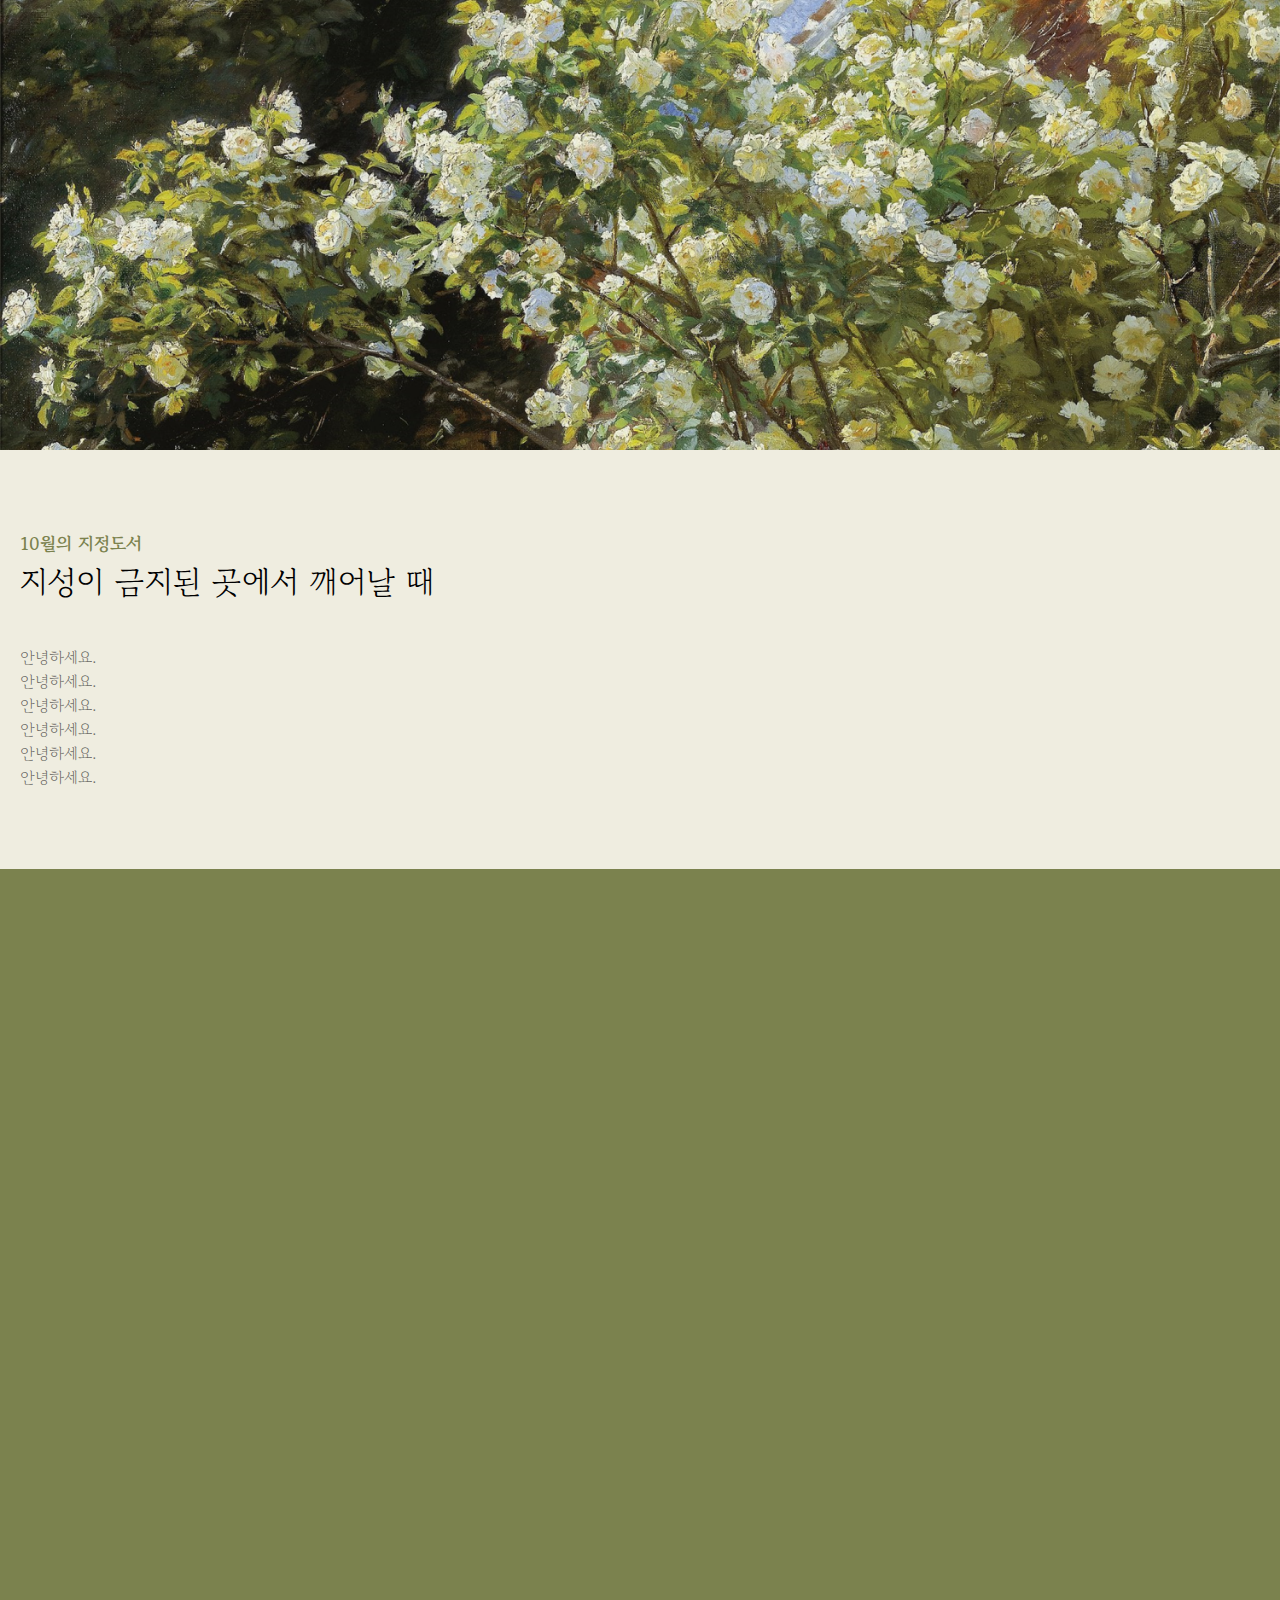
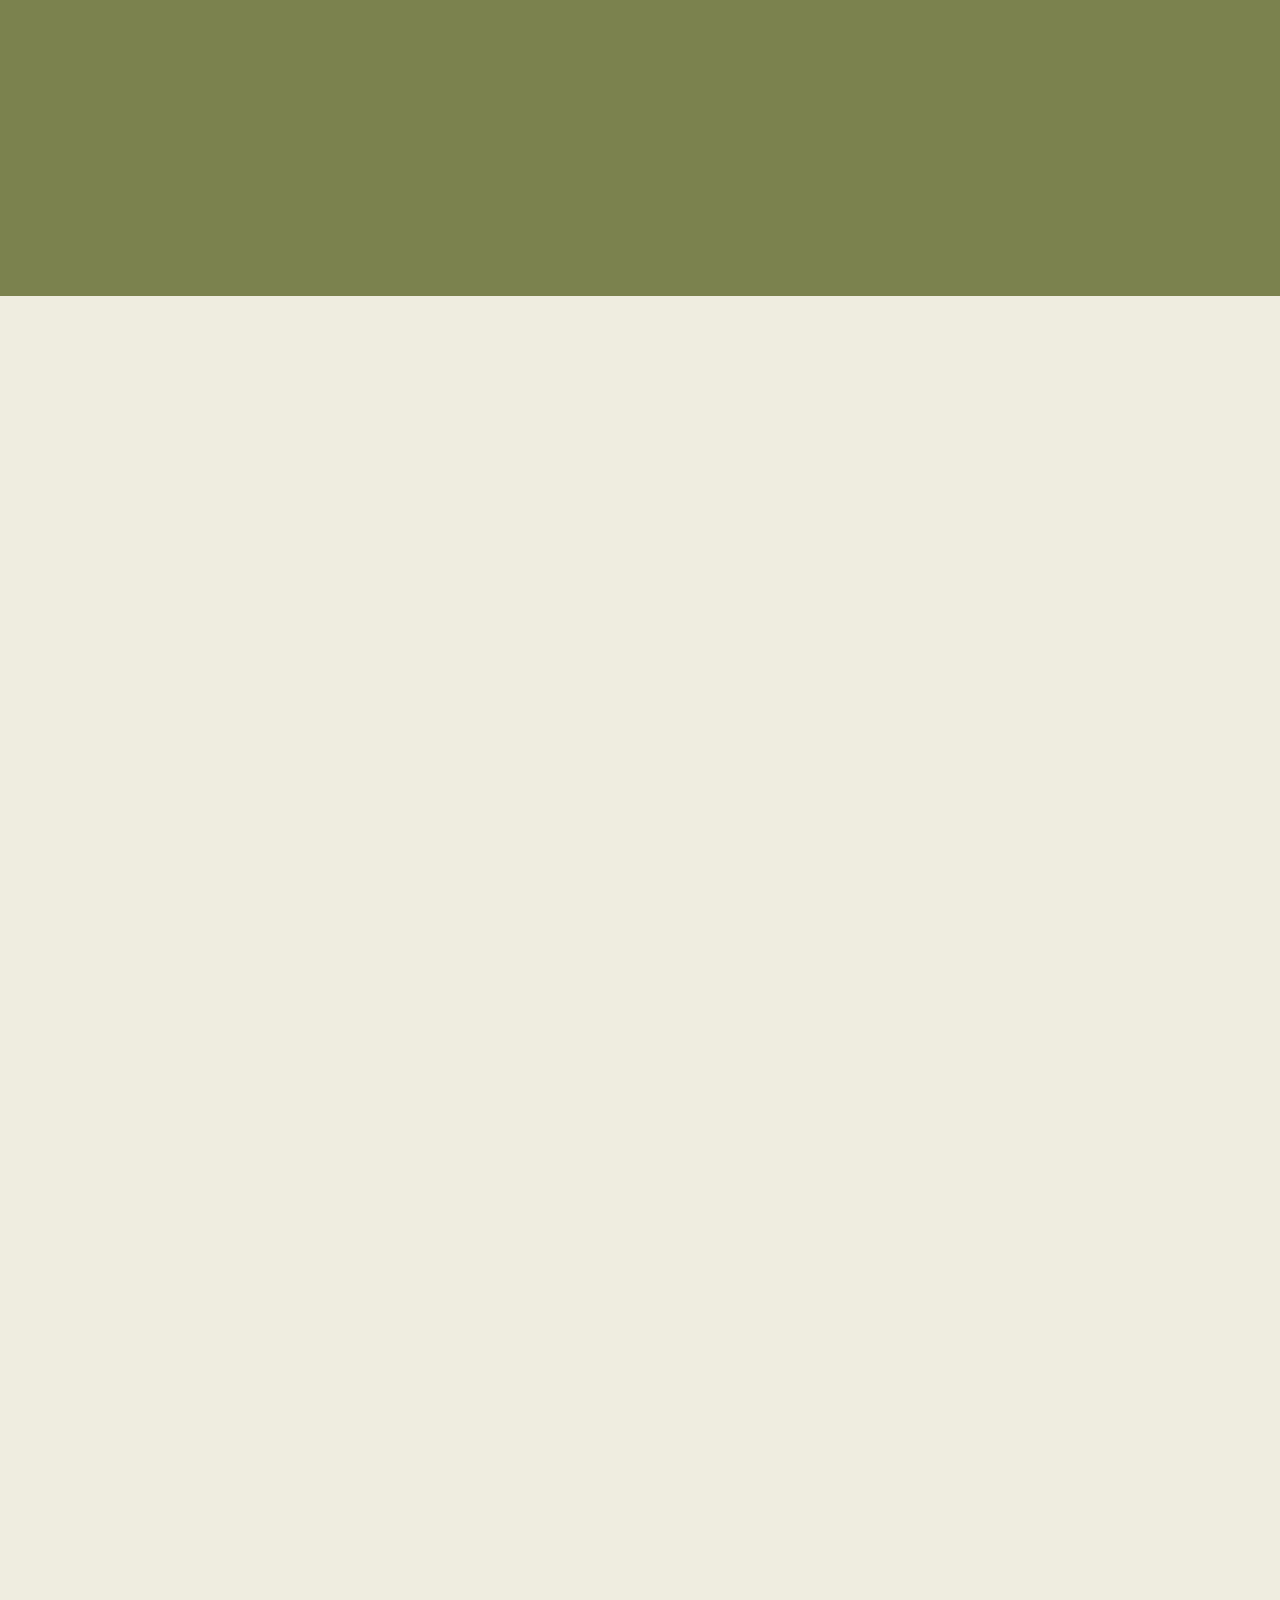
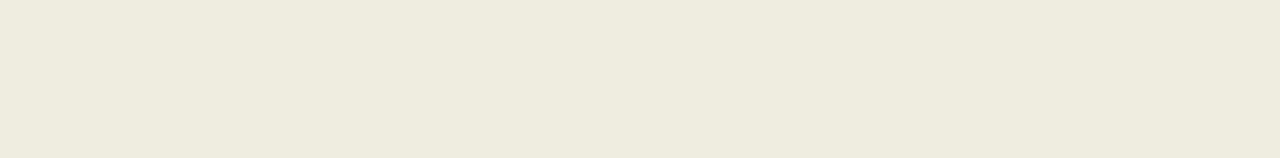
==== Dogear-1.html @ 783f4d27 "new" ====
<!DOCTYPE html>
<html lang="en">
<head>
    <meta charset="UTF-8">
	<meta http-equiv="X-UA-Compatible" content="IE=edge,chrome=1">
	<meta name="format-detection" content="telephone=no, address=no, email=no" />
	<meta name="viewport" content="width=device-width, initial-scale=1, maximum-scale=1, user-scalable=no">
    <title>🐶Dogear-1</title>
    <link href="https://fonts.googleapis.com/css2?family=Gowun+Batang:wght@400;700&display=swap" rel="stylesheet">
    <style>
        * {
            box-sizing: border-box;
        }
        html,
        body {
            font-family: 'Gowun Batang', serif;
            width: 100%;
            margin:0 auto;
            overflow-x:hidden;
            line-height: 1.5;
            }        
        body {
            background-color:#EFEDE0;
        }
        body:not(.no-js) .image-wrap {
        transition: 1s ease-out;
        transition-delay: 0.2s;
        position: relative;
        width: 100%;
        height: 50vmin;
        overflow: hidden;
        clip-path: polygon(0 100%, 100% 100%, 100% 100%, 0 100%);
        visibility: hidden;
        }

        body:not(.no-js) .image-wrap img {
        transform: scale(1.3);
        transition: 2s ease-out;
        }

        body:not(.no-js) .animating .image-wrap {
        clip-path: polygon(0 0, 100% 0, 100% 100%, 0 100%);
        visibility: visible;
        transform: skewY(0);
        }

        body:not(.no-js) .animating img {
        transform: scale(1);
        transition: 4s ease-out;
        width: 100%;
        }

        body:not(.no-js) .fadeup {
        opacity: 0;
        transition: 0.4s ease-out;
        transition-delay: 0.4s;
        transform: translateY(40px);
        }
        body:not(.no-js) .fading-up {
        opacity: 1;
        transition: 1s ease-out;
        transform: translateY(0px);
        transition-delay: 0.6s;
        }
        body:not(.no-js) h3.fading-up {
        transition-delay: 0.4s;
        }

        body:not(.no-js) p.fading-up {
        transition-delay: 0.8s;
        }
        h3 {
            font-size: clamp(16px, 3vw, 18px);
            font-weight:700;
            margin:0;
            padding:0;
        }
        h2 {
            font-size: clamp(24px, 5vw, 32px);
            font-weight:400;
            margin:0;
            padding:0;
        }
        p {
            font-size: clamp(14px, 1.5vw, 16px);
            font-weight:400;
            margin:0;
            padding:0;
            color:#00000090;
        }
        .pri {
            color: #7B824E;
        }
        .bpri {        
            background-color: #7B824E;
        }
        .container {
            width:100%;
            padding:80px 20px;
            clear: both;
        }
        .container.bpri {
            padding:80px 20px 40px;
        }
        .container.bpri h3 {
            color: #CAC27B;
        }
        .container.bpri h2 {
            color: #fff;
        }
        .container.bpri p {
            color: #ffffff80;
        }
        .container .TxtGroup {
            display: flex;
            flex-direction: column;
            gap: 40px;
        }
        .container .TxtGroup .Title {
            display: flex;
            flex-direction: column;
            gap: 0;
        }
        .container .TxtGroup.List ul {
            display: flex;
            flex-direction: column;
            gap: 8px;
            list-style:decimal-leading-zero;
        }
        .container .TxtGroup.List ul li {
            font-size: clamp(14px, 1.5vw, 16px);
            font-weight:400;
            margin:0;
            padding:0;
            color:#00000090;
        }
        .reveal .image-wrap.Cover {
            aspect-ratio: 16 / 9;
            width: 100%;
            height: min(50vmin, 450px);
        }
        .container .image-wrap.book {
            aspect-ratio: 3 / 5;
            height: clamp(400px, 80vw, 680px);
            width: auto;
        }
    </style>
</head>
<body>
    <div class='reveal'>
        <div class="image-wrap Cover">
            <img src='Cover.png'>
        </div>
    </div>
    <div class='container'>
        <div class="TxtGroup">
            <div class="Title">
                <h3 class="fadeup pri">10월의 지정도서</h3>
                <h2 class="fadeup">지성이 금지된 곳에서 깨어날 때</h2>
            </div>
            <p class="fadeup Desc">
                안녕하세요. <Br/>
                안녕하세요. <Br/>
                안녕하세요. <Br/>
                안녕하세요. <Br/>
                안녕하세요. <Br/>
                안녕하세요. <Br/>                
            </p>
        </div>
    </div>
    <div class='container bpri'>
        <div class="TxtGroup">
            <div class="Title">
                <h3 class="fadeup pri">10월의 지정도서</h3>
                <h2 class="fadeup">여자를 위한 세계는 없었다</h2>
            </div>
            <p class="fadeup Desc">
                이 책은 지성의 힘으로 금기를 넘어서며 새로운 시야를 만들어낸 이들의 책을 통해 그들의 삶과 생각을 들여다본 저작이다. <br/>
                ‘여성’이라는 이슈를 중심으로 하되, 남자도, 페미니스트가 아닌 사람도, 페미니스트이지만 마냥 선하지만은 않은 이들도 모두 다루고 있다. <br/>
                굳건히 닫힌 문 앞에서 포기하지 않고 끈질기게 문을 두드린 이들의 이야기인 셈이다.
            </p>
            <div class='reveal'>
                <div class="image-wrap book">
                    <img src='Book.png'>
                </div>
            </div>
        </div>
    </div>
    <div class='container'>
        <div class="TxtGroup List">
            <div class="Title">
                <h3 class="fadeup pri">
                    <span>1장</span>
                    어떤 여자들에 대하여
                </h3>
                <h2 class="fadeup">지성은 여성의 것</h2>
            </div>
            <ul>
                <li class="fadeup">세상을 활보한 여자들, 그 용기에 대하여 </li>
                <li class="fadeup">연단에 오를 권리를 위해 싸우다가 단두대에 오른 여자 </li>
                <li class="fadeup">악명 높은 고령의 여성 대법관, 시대의 아이콘 되다 </li>
                <li class="fadeup">부조리한 세계를 기꺼이 마주하되 아둔하리 만큼 원칙적인 삶 </li>
                <li class="fadeup">냉소적이고 열렬했으며 죽을 때까지 야망을 놓지 않았던 지식인 </li>
                <li class="fadeup">‘아버지의 왕국’을 고발하며 피와 빵과 시를 노래한 작가 </li>
                <li class="fadeup">위대한 여성 피아니스트, 프랑켄슈타인의 괴물이 낳은 후손 </li>
                <li class="fadeup">존재에 의미를 부여하는 역사가 우리에게도 있다 </li>
                <li class="fadeup">강간 이데올로기에 맞서는 여성들의 반격이 시작되었다 </li>
                <li class="fadeup">공공의 선을 위해 일어설 수 있는 사람이 되어야 한다</li>
                <li class="fadeup">당대 현장의 그림자, 그 삶의 진면목을 탐구한 과학자 </li>
                <li class="fadeup">완벽하지 않아도 괜찮아, 그렇다고 과거로 돌아가진 않을 거야 </li>
                <li class="fadeup">죽어가는 이들의 삶을 들여다본 죽음의 여의사</li>
            </ul>
        </div>
    </div>
    <div class='container'>
        <div class="TxtGroup List">
            <div class="Title">
                <h3 class="fadeup pri">
                    <span>2장</span>
                    3333333333333333333
                </h3>
                <h2 class="fadeup">말, 몸, 피, 신, 그리고 페미니즘</h2>
            </div>
            <ul>
                <li class="fadeup">읽기와 쓰기, 몸과 마음을 관통하다</li>
                <li class="fadeup">걷기, 움직이고 사색하고 저항하는 발걸음</li>
                <li class="fadeup">분노, 그 미칠 듯한 데서 구원할 사람은 나 자신뿐</li>
                <li class="fadeup">말싸움, 공식을 배우고 기술을 익혀라</li>
                <li class="fadeup">혐오 표현, 그 해석과 저항을 위한 여러 갈래 길들</li>
                <li class="fadeup">사랑, 사고파는 영역으로 침투한 감정 혹은 노동</li>
                <li class="fadeup">여성의 몸, 한국 사회 담론전의 최전선</li>
                <li class="fadeup">질병, 그것의 목소리와 이야기를 찾아서</li>
                <li class="fadeup">투병, 겪는 이와 돌보는 이를 위한 약상자</li>
                <li class="fadeup">월경, 생물학을 넘어선 문화정치학의 전쟁터</li>
                <li class="fadeup">마음의 그림자, 잘 다뤄내야 할 중년의 과제</li>
                <li class="fadeup">여신, 여성성을 뛰어넘어 우주와 맞닿은 세계</li>
                <li class="fadeup">신학, 그 남성 중심적 권위에 맞선 여성들</li>
                <li class="fadeup">불교, 상호연관성의 교리로 페미니즘과 만나다</li>
            </ul>
        </div>
    </div>

    <script>
    document.addEventListener("DOMContentLoaded", function () {
        const options = {
        root: null,
        rootMargin: "0px",
        threshold: 0.4
        };
        
        // IMAGE ANIMATION
        
        let revealCallback = (entries) => {
        entries.forEach((entry) => {
        let container = entry.target;
        
        if (entry.isIntersecting) {
        console.log(container);
        container.classList.add("animating");
        return;
        }
        
        if (entry.boundingClientRect.top > 0) {
        container.classList.remove("animating");
        }
        });
        };
        
        let revealObserver = new IntersectionObserver(revealCallback, options);
        
        document.querySelectorAll(".reveal").forEach((reveal) => {
        revealObserver.observe(reveal);
        });
        
        // TEXT ANIMATION
        
        let fadeupCallback = (entries) => {
        entries.forEach((entry) => {
        let container = entry.target;
        container.classList.add("not-fading-up");
        
        if (entry.isIntersecting) {
        container.classList.add("fading-up");
        return;
        }
        
        if (entry.boundingClientRect.top > 0) {
        container.classList.remove("fading-up");
        }
        });
        };
        
        let fadeupObserver = new IntersectionObserver(fadeupCallback, options);
        
        document.querySelectorAll(".fadeup").forEach((fadeup) => {
        fadeupObserver.observe(fadeup);
        });
    });
    </script>
</body>
</html>
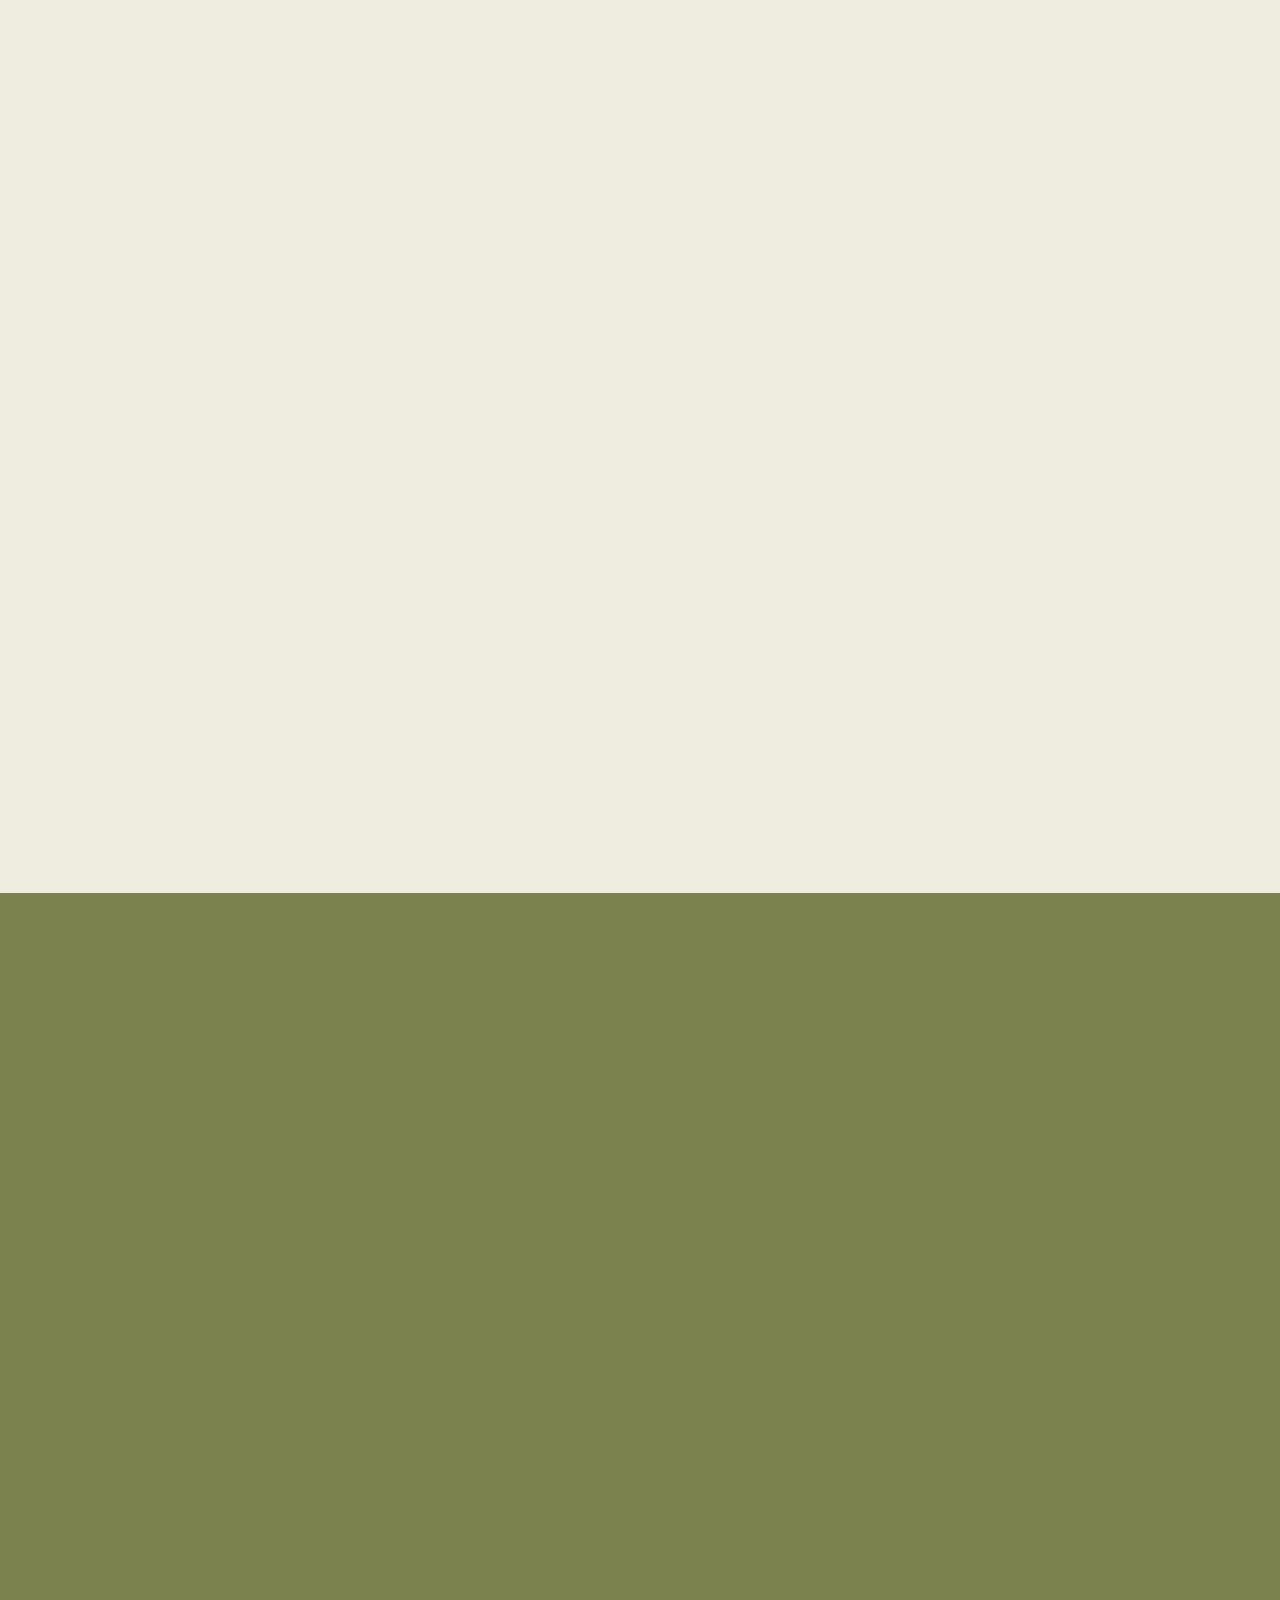
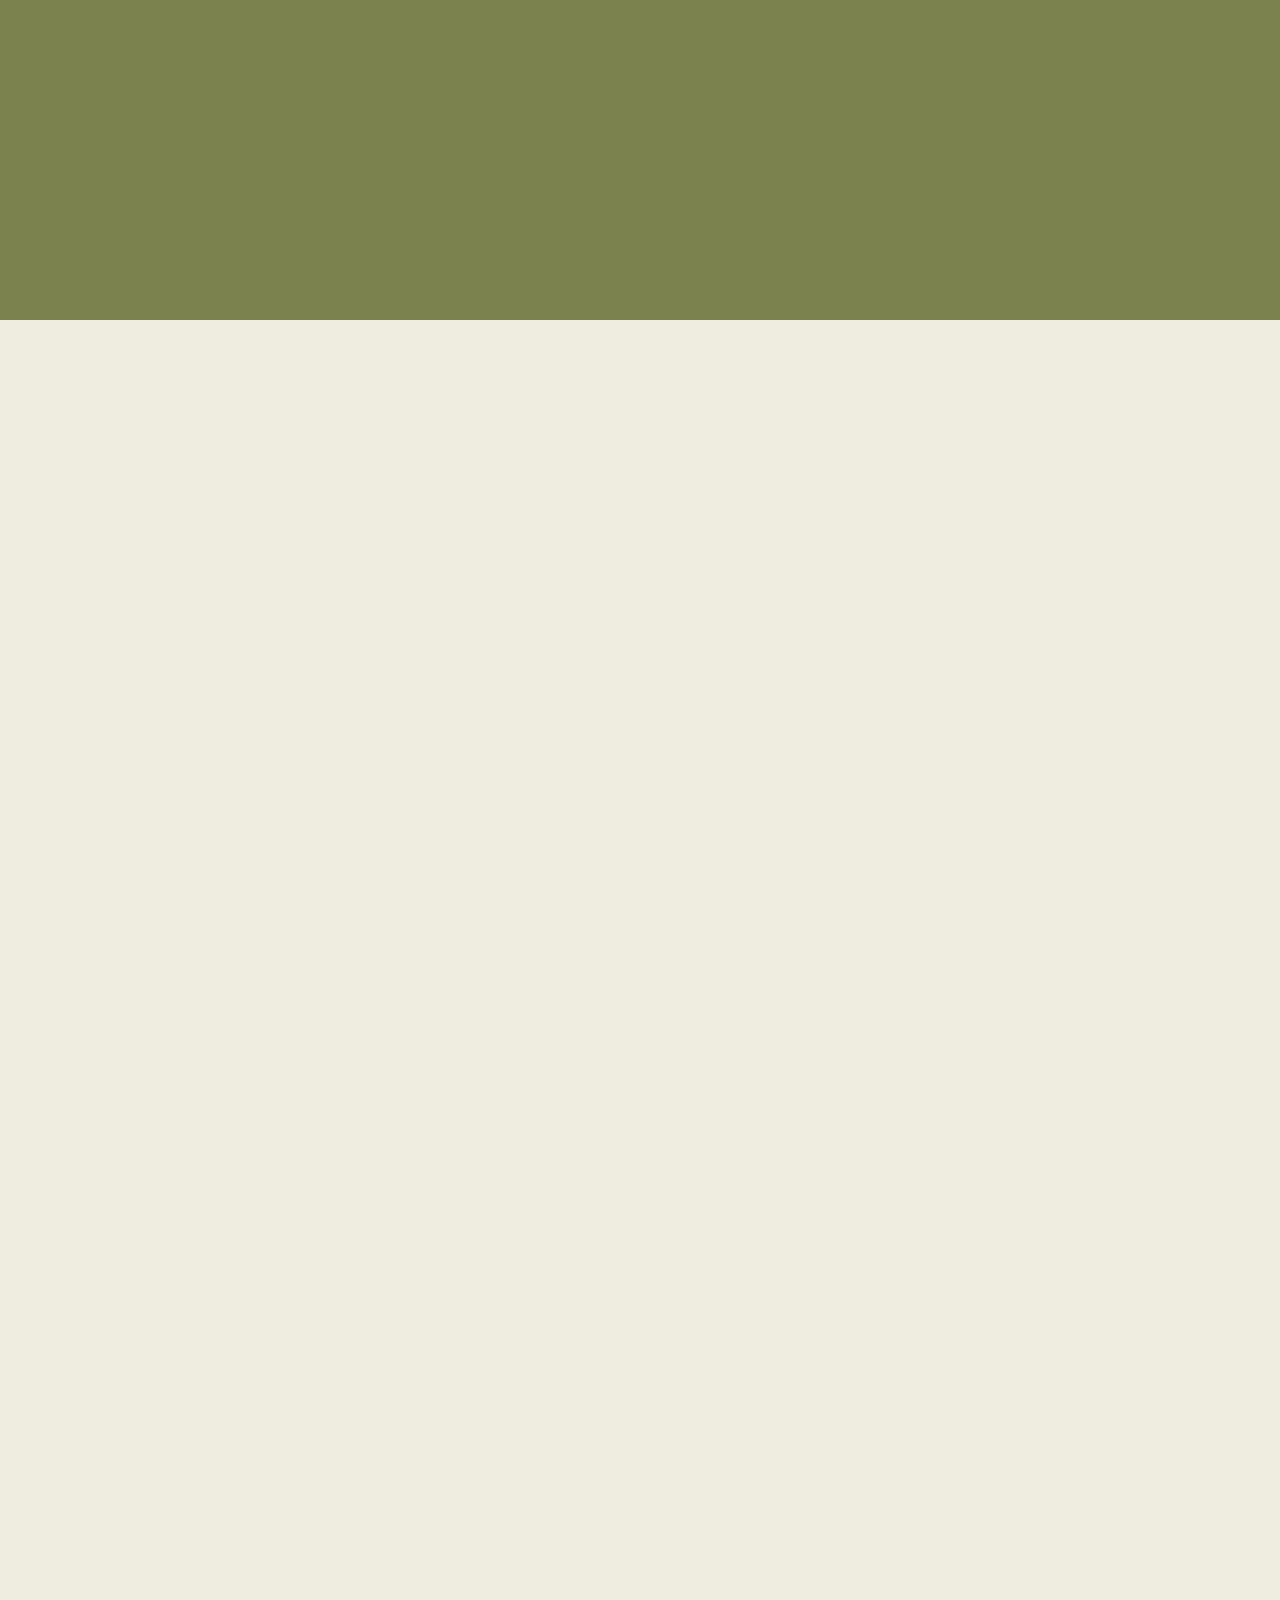
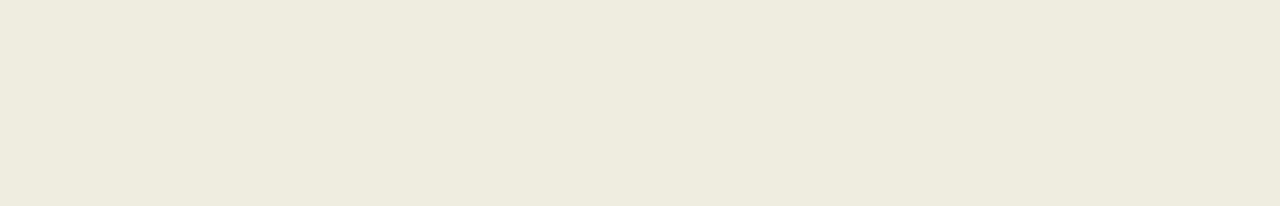
==== commit ec4abeaa: "0.1" ====
--- a/Dogear-1.html
+++ b/Dogear-1.html
@@ -145,6 +145,7 @@
             width: auto;
         }
     </style>
+    <script src="https://cdn.jsdelivr.net/gh/sinae-j/Dogear/script.js"></script>
 </head>
 <body>
     <div class='reveal'>
@@ -239,63 +240,8 @@
             </ul>
         </div>
     </div>
-
-    <script>
-    document.addEventListener("DOMContentLoaded", function () {
-        const options = {
-        root: null,
-        rootMargin: "0px",
-        threshold: 0.4
-        };
-        
-        // IMAGE ANIMATION
-        
-        let revealCallback = (entries) => {
-        entries.forEach((entry) => {
-        let container = entry.target;
-        
-        if (entry.isIntersecting) {
-        console.log(container);
-        container.classList.add("animating");
-        return;
-        }
-        
-        if (entry.boundingClientRect.top > 0) {
-        container.classList.remove("animating");
-        }
-        });
-        };
-        
-        let revealObserver = new IntersectionObserver(revealCallback, options);
-        
-        document.querySelectorAll(".reveal").forEach((reveal) => {
-        revealObserver.observe(reveal);
-        });
-        
-        // TEXT ANIMATION
-        
-        let fadeupCallback = (entries) => {
-        entries.forEach((entry) => {
-        let container = entry.target;
-        container.classList.add("not-fading-up");
-        
-        if (entry.isIntersecting) {
-        container.classList.add("fading-up");
-        return;
-        }
-        
-        if (entry.boundingClientRect.top > 0) {
-        container.classList.remove("fading-up");
-        }
-        });
-        };
-        
-        let fadeupObserver = new IntersectionObserver(fadeupCallback, options);
-        
-        document.querySelectorAll(".fadeup").forEach((fadeup) => {
-        fadeupObserver.observe(fadeup);
-        });
-    });
-    </script>
+    <script src="https://cdn.jsdelivr.net/gh/sinae-j/Dogear/script.js"></script>
+    <!-- <script  src="./script.js"></script> -->
 </body>
-</html>+</html>
+
